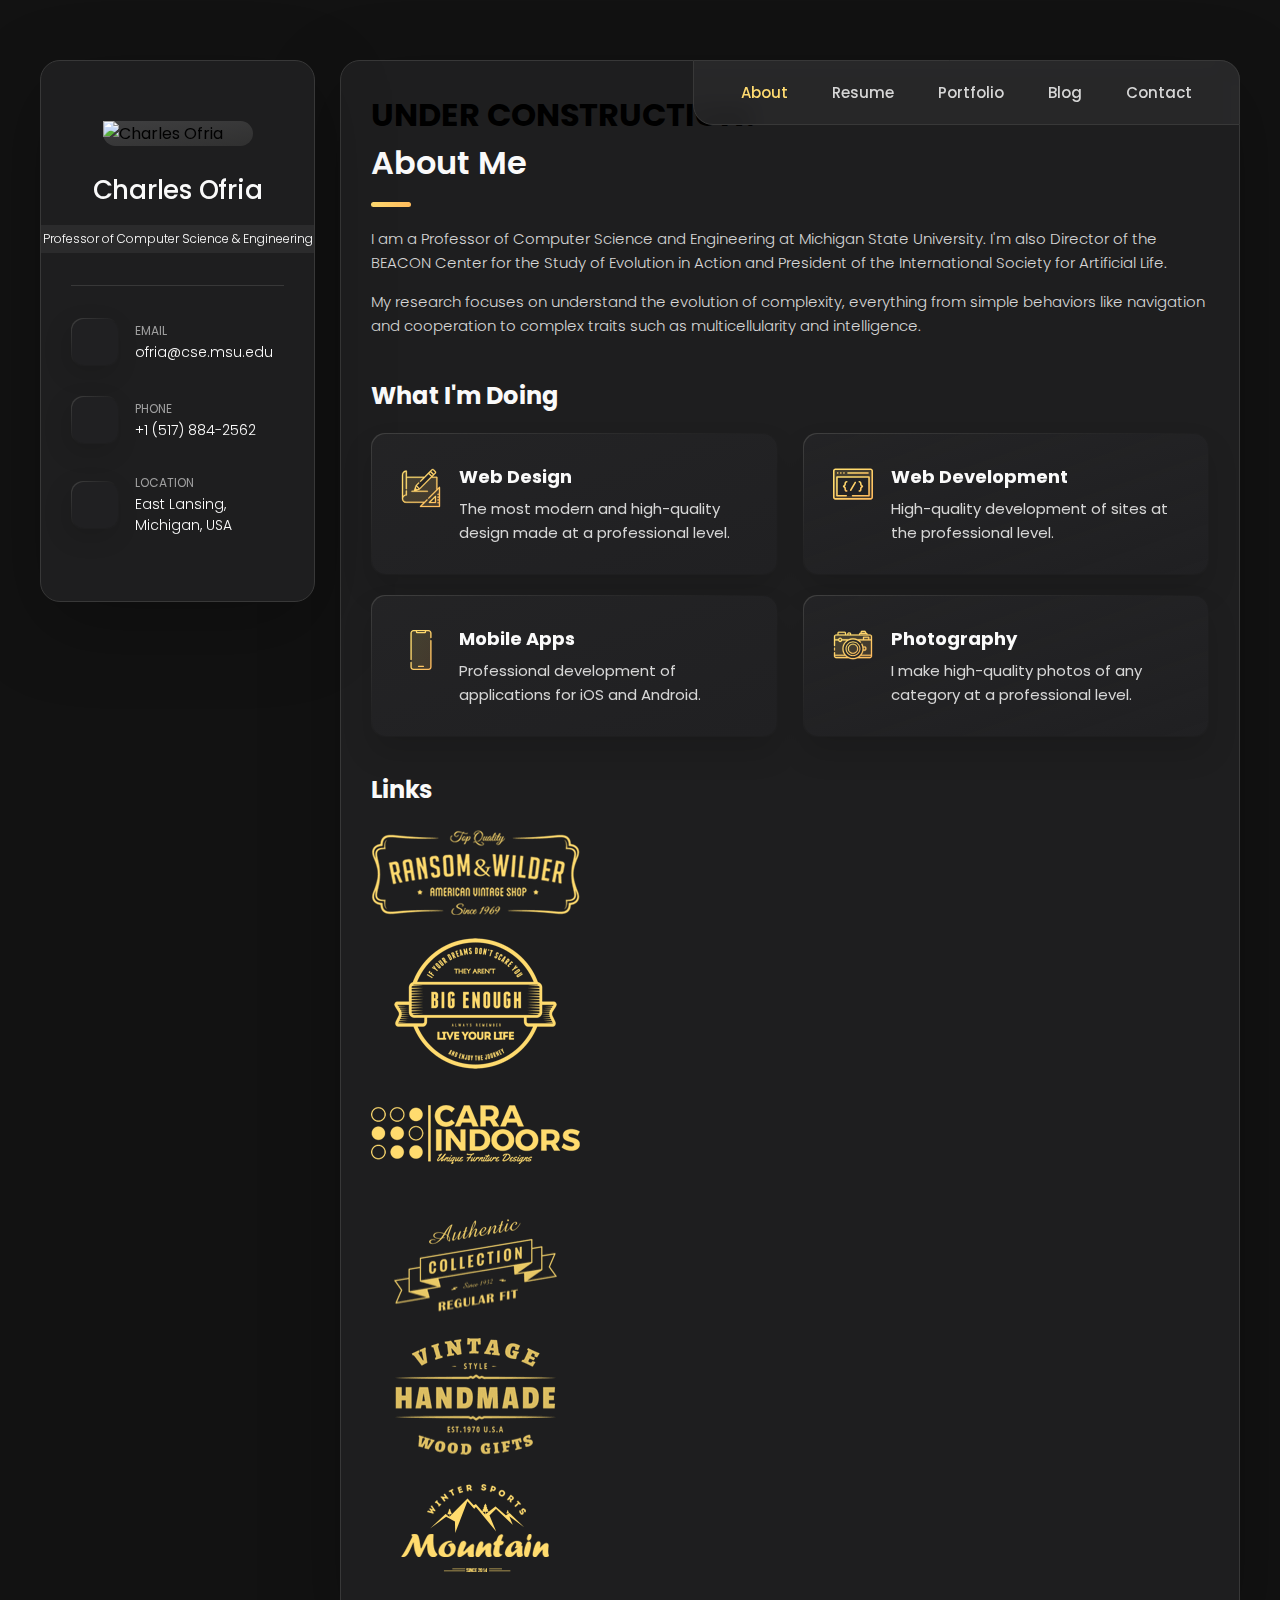
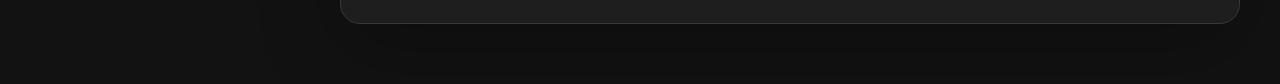
==== bak/index.html @ 16522a4e "Moved old (unfinished) website to bak/" ====
<!DOCTYPE html>
<html lang="en">

<head>
  <meta charset="UTF-8">
  <meta http-equiv="X-UA-Compatible" content="IE=edge">
  <meta name="viewport" content="width=device-width, initial-scale=1.0">
  <title>Charles Ofria's Homepage</title>

  <!--
    - favicon
  -->
  <link rel="shortcut icon" href="./assets/images/logo.ico" type="image/x-icon">

  <!--
    - custom css link
  -->
  <link rel="stylesheet" href="./assets/css/style.css">

  <!--
    - google font link
  -->
  <link rel="preconnect" href="https://fonts.googleapis.com">
  <link rel="preconnect" href="https://fonts.gstatic.com" crossorigin>
  <link href="https://fonts.googleapis.com/css2?family=Poppins:wght@300;400;500;600&display=swap" rel="stylesheet">
</head>

<body>

  <!--
    - #MAIN
  -->

  <main>

    <!--
      - #SIDEBAR
    -->

    <aside class="sidebar" data-sidebar>

      <div class="sidebar-info">

        <figure class="avatar-box">
          <img src="./images/OfriaPhoto-small.jpg" alt="Charles Ofria" width="80">
        </figure>

        <div class="info-content">
          <h1 class="name" title="Charles Ofria">Charles Ofria</h1>

          <p class="title">Professor of Computer Science & Engineering</p>
        </div>

        <button class="info_more-btn" data-sidebar-btn>
          <span>Show Contacts</span>

          <ion-icon name="chevron-down"></ion-icon>
        </button>

      </div>

      <div class="sidebar-info_more">

        <div class="separator"></div>

        <ul class="contacts-list">

          <li class="contact-item">

            <div class="icon-box">
              <ion-icon name="mail-outline"></ion-icon>
            </div>

            <div class="contact-info">
              <p class="contact-title">Email</p>

              <a href="mailto:ofria@cse.msu.edu" class="contact-link">ofria@cse.msu.edu</a>
            </div>

          </li>

          <li class="contact-item">

            <div class="icon-box">
              <ion-icon name="phone-portrait-outline"></ion-icon>
            </div>

            <div class="contact-info">
              <p class="contact-title">Phone</p>

              <a href="tel:+15178842562" class="contact-link">+1 (517) 884-2562</a>
            </div>

          </li>

          <li class="contact-item">

            <div class="icon-box">
              <ion-icon name="location-outline"></ion-icon>
            </div>

            <div class="contact-info">
              <p class="contact-title">Location</p>

              <address>East Lansing, Michigan, USA</address>
            </div>

          </li>

        </ul>

        <div class="separator"></div>

        <ul class="social-list">

          <li class="social-item">
            <a href="#" class="social-link">
              <ion-icon name="logo-facebook"></ion-icon>
            </a>
          </li>

          <li class="social-item">
            <a href="https://twitter.com/CharlesOfria" class="social-link">
              <ion-icon name="logo-twitter"></ion-icon>
            </a>
          </li>

          <li class="social-item">
            <a href="#" class="social-link">
              <ion-icon name="logo-instagram"></ion-icon>
            </a>
          </li>

        </ul>

      </div>

    </aside>





    <!--
      - #main-content
    -->

    <div class="main-content">

      <!--
        - #NAVBAR
      -->

      <nav class="navbar">

        <ul class="navbar-list">

          <li class="navbar-item">
            <button class="navbar-link  active" data-nav-link>About</button>
          </li>

          <li class="navbar-item">
            <button class="navbar-link" data-nav-link>Resume</button>
          </li>

          <li class="navbar-item">
            <button class="navbar-link" data-nav-link>Portfolio</button>
          </li>

          <li class="navbar-item">
            <button class="navbar-link" data-nav-link>Blog</button>
          </li>

          <li class="navbar-item">
            <button class="navbar-link" data-nav-link>Contact</button>
          </li>

        </ul>

      </nav>





      <!--
        - #ABOUT
      -->

      <article class="about  active" data-page="about">

        <header>
          <h1>UNDER CONSTRUCTION!</h1>
          <h2 class="h2 article-title">About me</h2>
        </header>

        <section class="about-text">
          <p>
            I am a Professor of Computer Science and Engineering at Michigan State University.
            I'm also Director of the BEACON Center for the Study of Evolution in Action and
            President of the International Society for Artificial Life.
          </p>

          <p>
            My research focuses on understand the evolution of complexity, everything from simple
            behaviors like navigation and cooperation to complex traits such as multicellularity
            and intelligence.
          </p>
        </section>


        <!--
          - service
        -->

        <section class="service">

          <h3 class="h3 service-title">What i'm doing</h3>

          <ul class="service-list">

            <li class="service-item">

              <div class="service-icon-box">
                <img src="./assets/images/icon-design.svg
                " alt="design icon" width="40">
              </div>

              <div class="service-content-box">
                <h4 class="h4 service-item-title">Web design</h4>

                <p class="service-item-text">
                  The most modern and high-quality design made at a professional level.
                </p>
              </div>

            </li>

            <li class="service-item">

              <div class="service-icon-box">
                <img src="./assets/images/icon-dev.svg" alt="Web development icon" width="40">
              </div>

              <div class="service-content-box">
                <h4 class="h4 service-item-title">Web development</h4>

                <p class="service-item-text">
                  High-quality development of sites at the professional level.
                </p>
              </div>

            </li>

            <li class="service-item">

              <div class="service-icon-box">
                <img src="./assets/images/icon-app.svg" alt="mobile app icon" width="40">
              </div>

              <div class="service-content-box">
                <h4 class="h4 service-item-title">Mobile apps</h4>

                <p class="service-item-text">
                  Professional development of applications for iOS and Android.
                </p>
              </div>

            </li>

            <li class="service-item">

              <div class="service-icon-box">
                <img src="./assets/images/icon-photo.svg" alt="camera icon" width="40">
              </div>

              <div class="service-content-box">
                <h4 class="h4 service-item-title">Photography</h4>

                <p class="service-item-text">
                  I make high-quality photos of any category at a professional level.
                </p>
              </div>

            </li>

          </ul>

        </section>


        <!--
          - links
        -->

        <section class="links">

          <h3 class="h3 links-title">links</h3>

          <ul class="links-list has-scrollbar">

            <li class="links-item">
              <a href="#">
                <img src="./assets/images/logo-1-color.png" alt="client logo">
              </a>
            </li>

            <li class="links-item">
              <a href="#">
                <img src="./assets/images/logo-2-color.png" alt="client logo">
              </a>
            </li>

            <li class="links-item">
              <a href="#">
                <img src="./assets/images/logo-3-color.png" alt="client logo">
              </a>
            </li>

            <li class="links-item">
              <a href="#">
                <img src="./assets/images/logo-4-color.png" alt="client logo">
              </a>
            </li>

            <li class="links-item">
              <a href="#">
                <img src="./assets/images/logo-5-color.png" alt="client logo">
              </a>
            </li>

            <li class="links-item">
              <a href="#">
                <img src="./assets/images/logo-6-color.png" alt="client logo">
              </a>
            </li>

          </ul>

        </section>

      </article>





      <!--
        - #RESUME
      -->

      <article class="resume" data-page="resume">

        <header>
          <h2 class="h2 article-title">Resume</h2>
        </header>

        <section class="timeline">

          <div class="title-wrapper">
            <div class="icon-box">
              <ion-icon name="book-outline"></ion-icon>
            </div>

            <h3 class="h3">Education</h3>
          </div>

          <ol class="timeline-list">

            <li class="timeline-item">

              <h4 class="h4 timeline-item-title">University school of the arts</h4>

              <span>2007 — 2008</span>

              <p class="timeline-text">
                Nemo enims ipsam voluptatem, blanditiis praesentium voluptum delenit atque corrupti, quos dolores et
                quas molestias
                exceptur.
              </p>

            </li>

            <li class="timeline-item">

              <h4 class="h4 timeline-item-title">New york academy of art</h4>

              <span>2006 — 2007</span>

              <p class="timeline-text">
                Ratione voluptatem sequi nesciunt, facere quisquams facere menda ossimus, omnis voluptas assumenda est
                omnis..
              </p>

            </li>

            <li class="timeline-item">

              <h4 class="h4 timeline-item-title">High school of art and design</h4>

              <span>2002 — 2004</span>

              <p class="timeline-text">
                Duis aute irure dolor in reprehenderit in voluptate, quila voluptas mag odit aut fugit, sed consequuntur
                magni dolores
                eos.
              </p>

            </li>

          </ol>

        </section>

        <section class="timeline">

          <div class="title-wrapper">
            <div class="icon-box">
              <ion-icon name="book-outline"></ion-icon>
            </div>

            <h3 class="h3">Experience</h3>
          </div>

          <ol class="timeline-list">

            <li class="timeline-item">

              <h4 class="h4 timeline-item-title">Creative director</h4>

              <span>2015 — Present</span>

              <p class="timeline-text">
                Nemo enim ipsam voluptatem blanditiis praesentium voluptum delenit atque corrupti, quos dolores et qvuas
                molestias
                exceptur.
              </p>

            </li>

            <li class="timeline-item">

              <h4 class="h4 timeline-item-title">Art director</h4>

              <span>2013 — 2015</span>

              <p class="timeline-text">
                Nemo enims ipsam voluptatem, blanditiis praesentium voluptum delenit atque corrupti, quos dolores et
                quas molestias
                exceptur.
              </p>

            </li>

            <li class="timeline-item">

              <h4 class="h4 timeline-item-title">Web designer</h4>

              <span>2010 — 2013</span>

              <p class="timeline-text">
                Nemo enims ipsam voluptatem, blanditiis praesentium voluptum delenit atque corrupti, quos dolores et
                quas molestias
                exceptur.
              </p>

            </li>

          </ol>

        </section>

        <section class="skill">

          <h3 class="h3 skills-title">My skills</h3>

          <ul class="skills-list content-card">

            <li class="skills-item">

              <div class="title-wrapper">
                <h5 class="h5">Web design</h5>
                <data value="80">80%</data>
              </div>

              <div class="skill-progress-bg">
                <div class="skill-progress-fill" style="width: 80%;"></div>
              </div>

            </li>

            <li class="skills-item">

              <div class="title-wrapper">
                <h5 class="h5">Graphic design</h5>
                <data value="70">70%</data>
              </div>

              <div class="skill-progress-bg">
                <div class="skill-progress-fill" style="width: 70%;"></div>
              </div>

            </li>

            <li class="skills-item">

              <div class="title-wrapper">
                <h5 class="h5">Branding</h5>
                <data value="90">90%</data>
              </div>

              <div class="skill-progress-bg">
                <div class="skill-progress-fill" style="width: 90%;"></div>
              </div>

            </li>

            <li class="skills-item">

              <div class="title-wrapper">
                <h5 class="h5">WordPress</h5>
                <data value="50">50%</data>
              </div>

              <div class="skill-progress-bg">
                <div class="skill-progress-fill" style="width: 50%;"></div>
              </div>

            </li>

          </ul>

        </section>

      </article>





      <!--
        - #PORTFOLIO
      -->

      <article class="portfolio" data-page="portfolio">

        <header>
          <h2 class="h2 article-title">Portfolio</h2>
        </header>

        <section class="projects">

          <ul class="filter-list">

            <li class="filter-item">
              <button class="active" data-filter-btn>All</button>
            </li>

            <li class="filter-item">
              <button data-filter-btn>Web design</button>
            </li>

            <li class="filter-item">
              <button data-filter-btn>Applications</button>
            </li>

            <li class="filter-item">
              <button data-filter-btn>Web development</button>
            </li>

          </ul>

          <div class="filter-select-box">

            <button class="filter-select" data-select>

              <div class="select-value" data-selecct-value>Select category</div>

              <div class="select-icon">
                <ion-icon name="chevron-down"></ion-icon>
              </div>

            </button>

            <ul class="select-list">

              <li class="select-item">
                <button data-select-item>All</button>
              </li>

              <li class="select-item">
                <button data-select-item>Web design</button>
              </li>

              <li class="select-item">
                <button data-select-item>Applications</button>
              </li>

              <li class="select-item">
                <button data-select-item>Web development</button>
              </li>

            </ul>

          </div>

          <ul class="project-list">

            <li class="project-item  active" data-filter-item data-category="web development">
              <a href="#">

                <figure class="project-img">
                  <div class="project-item-icon-box">
                    <ion-icon name="eye-outline"></ion-icon>
                  </div>

                  <img src="./assets/images/project-1.jpg" alt="finance" loading="lazy">
                </figure>

                <h3 class="project-title">Finance</h3>

                <p class="project-category">Web development</p>

              </a>
            </li>

            <li class="project-item  active" data-filter-item data-category="web development">
              <a href="#">

                <figure class="project-img">
                  <div class="project-item-icon-box">
                    <ion-icon name="eye-outline"></ion-icon>
                  </div>

                  <img src="./assets/images/project-2.png" alt="orizon" loading="lazy">
                </figure>

                <h3 class="project-title">Orizon</h3>

                <p class="project-category">Web development</p>

              </a>
            </li>

            <li class="project-item  active" data-filter-item data-category="web design">
              <a href="#">

                <figure class="project-img">
                  <div class="project-item-icon-box">
                    <ion-icon name="eye-outline"></ion-icon>
                  </div>

                  <img src="./assets/images/project-3.jpg" alt="fundo" loading="lazy">
                </figure>

                <h3 class="project-title">Fundo</h3>

                <p class="project-category">Web design</p>

              </a>
            </li>

            <li class="project-item  active" data-filter-item data-category="applications">
              <a href="#">

                <figure class="project-img">
                  <div class="project-item-icon-box">
                    <ion-icon name="eye-outline"></ion-icon>
                  </div>

                  <img src="./assets/images/project-4.png" alt="brawlhalla" loading="lazy">
                </figure>

                <h3 class="project-title">Brawlhalla</h3>

                <p class="project-category">Applications</p>

              </a>
            </li>

            <li class="project-item  active" data-filter-item data-category="web design">
              <a href="#">

                <figure class="project-img">
                  <div class="project-item-icon-box">
                    <ion-icon name="eye-outline"></ion-icon>
                  </div>

                  <img src="./assets/images/project-5.png" alt="dsm." loading="lazy">
                </figure>

                <h3 class="project-title">DSM.</h3>

                <p class="project-category">Web design</p>

              </a>
            </li>

            <li class="project-item  active" data-filter-item data-category="web design">
              <a href="#">

                <figure class="project-img">
                  <div class="project-item-icon-box">
                    <ion-icon name="eye-outline"></ion-icon>
                  </div>

                  <img src="./assets/images/project-6.png" alt="metaspark" loading="lazy">
                </figure>

                <h3 class="project-title">MetaSpark</h3>

                <p class="project-category">Web design</p>

              </a>
            </li>

            <li class="project-item  active" data-filter-item data-category="web development">
              <a href="#">

                <figure class="project-img">
                  <div class="project-item-icon-box">
                    <ion-icon name="eye-outline"></ion-icon>
                  </div>

                  <img src="./assets/images/project-7.png" alt="summary" loading="lazy">
                </figure>

                <h3 class="project-title">Summary</h3>

                <p class="project-category">Web development</p>

              </a>
            </li>

            <li class="project-item  active" data-filter-item data-category="applications">
              <a href="#">

                <figure class="project-img">
                  <div class="project-item-icon-box">
                    <ion-icon name="eye-outline"></ion-icon>
                  </div>

                  <img src="./assets/images/project-8.jpg" alt="task manager" loading="lazy">
                </figure>

                <h3 class="project-title">Task Manager</h3>

                <p class="project-category">Applications</p>

              </a>
            </li>

            <li class="project-item  active" data-filter-item data-category="web development">
              <a href="#">

                <figure class="project-img">
                  <div class="project-item-icon-box">
                    <ion-icon name="eye-outline"></ion-icon>
                  </div>

                  <img src="./assets/images/project-9.png" alt="arrival" loading="lazy">
                </figure>

                <h3 class="project-title">Arrival</h3>

                <p class="project-category">Web development</p>

              </a>
            </li>

          </ul>

        </section>

      </article>





      <!--
        - #BLOG
      -->

      <article class="blog" data-page="blog">

        <header>
          <h2 class="h2 article-title">Blog</h2>
        </header>

        <section class="blog-posts">

          <ul class="blog-posts-list">

            <li class="blog-post-item">
              <a href="#">

                <figure class="blog-banner-box">
                  <img src="./assets/images/blog-1.jpg" alt="Design conferences in 2022" loading="lazy">
                </figure>

                <div class="blog-content">

                  <div class="blog-meta">
                    <p class="blog-category">Design</p>

                    <span class="dot"></span>

                    <time datetime="2022-02-23">Fab 23, 2022</time>
                  </div>

                  <h3 class="h3 blog-item-title">Design conferences in 2022</h3>

                  <p class="blog-text">
                    Veritatis et quasi architecto beatae vitae dicta sunt, explicabo.
                  </p>

                </div>

              </a>
            </li>

            <li class="blog-post-item">
              <a href="#">

                <figure class="blog-banner-box">
                  <img src="./assets/images/blog-2.jpg" alt="Best fonts every designer" loading="lazy">
                </figure>

                <div class="blog-content">

                  <div class="blog-meta">
                    <p class="blog-category">Design</p>

                    <span class="dot"></span>

                    <time datetime="2022-02-23">Fab 23, 2022</time>
                  </div>

                  <h3 class="h3 blog-item-title">Best fonts every designer</h3>

                  <p class="blog-text">
                    Sed ut perspiciatis, nam libero tempore, cum soluta nobis est eligendi.
                  </p>

                </div>

              </a>
            </li>

            <li class="blog-post-item">
              <a href="#">

                <figure class="blog-banner-box">
                  <img src="./assets/images/blog-3.jpg" alt="Design digest #80" loading="lazy">
                </figure>

                <div class="blog-content">

                  <div class="blog-meta">
                    <p class="blog-category">Design</p>

                    <span class="dot"></span>

                    <time datetime="2022-02-23">Fab 23, 2022</time>
                  </div>

                  <h3 class="h3 blog-item-title">Design digest #80</h3>

                  <p class="blog-text">
                    Excepteur sint occaecat cupidatat no proident, quis nostrum exercitationem ullam corporis suscipit.
                  </p>

                </div>

              </a>
            </li>

            <li class="blog-post-item">
              <a href="#">

                <figure class="blog-banner-box">
                  <img src="./assets/images/blog-4.jpg" alt="UI interactions of the week" loading="lazy">
                </figure>

                <div class="blog-content">

                  <div class="blog-meta">
                    <p class="blog-category">Design</p>

                    <span class="dot"></span>

                    <time datetime="2022-02-23">Fab 23, 2022</time>
                  </div>

                  <h3 class="h3 blog-item-title">UI interactions of the week</h3>

                  <p class="blog-text">
                    Enim ad minim veniam, consectetur adipiscing elit, quis nostrud exercitation ullamco laboris nisi.
                  </p>

                </div>

              </a>
            </li>

            <li class="blog-post-item">
              <a href="#">

                <figure class="blog-banner-box">
                  <img src="./assets/images/blog-5.jpg" alt="The forgotten art of spacing" loading="lazy">
                </figure>

                <div class="blog-content">

                  <div class="blog-meta">
                    <p class="blog-category">Design</p>

                    <span class="dot"></span>

                    <time datetime="2022-02-23">Fab 23, 2022</time>
                  </div>

                  <h3 class="h3 blog-item-title">The forgotten art of spacing</h3>

                  <p class="blog-text">
                    Maxime placeat, sed do eiusmod tempor incididunt ut labore et dolore magna aliqua.
                  </p>

                </div>

              </a>
            </li>

            <li class="blog-post-item">
              <a href="#">

                <figure class="blog-banner-box">
                  <img src="./assets/images/blog-6.jpg" alt="Design digest #79" loading="lazy">
                </figure>

                <div class="blog-content">

                  <div class="blog-meta">
                    <p class="blog-category">Design</p>

                    <span class="dot"></span>

                    <time datetime="2022-02-23">Fab 23, 2022</time>
                  </div>

                  <h3 class="h3 blog-item-title">Design digest #79</h3>

                  <p class="blog-text">
                    Optio cumque nihil impedit uo minus quod maxime placeat, velit esse cillum.
                  </p>

                </div>

              </a>
            </li>

          </ul>

        </section>

      </article>





      <!--
        - #CONTACT
      -->

      <article class="contact" data-page="contact">

        <header>
          <h2 class="h2 article-title">Contact</h2>
        </header>

        <section class="mapbox" data-mapbox>
          <figure>
            <iframe
              src="https://www.google.com/maps/embed?pb=!1m18!1m12!1m3!1d199666.5651251294!2d-121.58334177520186!3d38.56165006739519!2m3!1f0!2f0!3f0!3m2!1i1024!2i768!4f13.1!3m3!1m2!1s0x809ac672b28397f9%3A0x921f6aaa74197fdb!2sSacramento%2C%20CA%2C%20USA!5e0!3m2!1sen!2sbd!4v1647608789441!5m2!1sen!2sbd"
              width="400" height="300" loading="lazy"></iframe>
          </figure>
        </section>

        <section class="contact-form">

          <h3 class="h3 form-title">Contact Form</h3>

          <form action="#" class="form" data-form>

            <div class="input-wrapper">
              <input type="text" name="fullname" class="form-input" placeholder="Full name" required data-form-input>

              <input type="email" name="email" class="form-input" placeholder="Email address" required data-form-input>
            </div>

            <textarea name="message" class="form-input" placeholder="Your Message" required data-form-input></textarea>

            <button class="form-btn" type="submit" disabled data-form-btn>
              <ion-icon name="paper-plane"></ion-icon>
              <span>Send Message</span>
            </button>

          </form>

        </section>

      </article>

    </div>

  </main>






  <!--
    - custom js link
  -->
  <script src="./assets/js/script.js"></script>

  <!--
    - ionicon link
  -->
  <script type="module" src="https://unpkg.com/ionicons@5.5.2/dist/ionicons/ionicons.esm.js"></script>
  <script nomodule src="https://unpkg.com/ionicons@5.5.2/dist/ionicons/ionicons.js"></script>

</body>

</html>
---- bak/assets/css/style.css ----
/*-----------------------------------*\
  #style.css
\*-----------------------------------*/


/**
 * copyright 2022 @codewithsadee
 */





/*-----------------------------------*\
  #CUSTOM PROPERTY
\*-----------------------------------*/

:root {

  /**
   * colors
   */

  /* gradient */

  --bg-gradient-onyx: linear-gradient(
    to bottom right, 
    hsl(240, 1%, 25%) 3%, 
    hsl(0, 0%, 19%) 97%
  );
  --bg-gradient-jet: linear-gradient(
    to bottom right, 
    hsla(240, 1%, 18%, 0.251) 0%, 
    hsla(240, 2%, 11%, 0) 100%
  ), hsl(240, 2%, 13%);
  --bg-gradient-yellow-1: linear-gradient(
    to bottom right, 
    hsl(45, 100%, 71%) 0%, 
    hsla(36, 100%, 69%, 0) 50%
  );
  --bg-gradient-yellow-2: linear-gradient(
    135deg, 
    hsla(45, 100%, 71%, 0.251) 0%, 
    hsla(35, 100%, 68%, 0) 59.86%
  ), hsl(240, 2%, 13%);
  --border-gradient-onyx: linear-gradient(
    to bottom right, 
    hsl(0, 0%, 25%) 0%, 
    hsla(0, 0%, 25%, 0) 50%
  );
  --text-gradient-yellow: linear-gradient(
    to right, 
    hsl(45, 100%, 72%), 
    hsl(35, 100%, 68%)
  );

  /* solid */

  --jet: hsl(0, 0%, 22%);
  --onyx: hsl(240, 1%, 17%);
  --eerie-black-1: hsl(240, 2%, 13%);
  --eerie-black-2: hsl(240, 2%, 12%);
  --smoky-black: hsl(0, 0%, 7%);
  --white-1: hsl(0, 0%, 100%);
  --white-2: hsl(0, 0%, 98%);
  --orange-yellow-crayola: hsl(45, 100%, 72%);
  --vegas-gold: hsl(45, 54%, 58%);
  --light-gray: hsl(0, 0%, 84%);
  --light-gray-70: hsla(0, 0%, 84%, 0.7);
  --bittersweet-shimmer: hsl(0, 43%, 51%);

  /**
   * typography
   */

  /* font-family */
  --ff-poppins: 'Poppins', sans-serif;

  /* font-size */
  --fs-1: 24px;
  --fs-2: 18px;
  --fs-3: 17px;
  --fs-4: 16px;
  --fs-5: 15px;
  --fs-6: 14px;
  --fs-7: 13px;
  --fs-8: 11px;

  /* font-weight */
  --fw-300: 300;
  --fw-400: 400;
  --fw-500: 500;
  --fw-600: 600;

  /**
   * shadow
   */
  
  --shadow-1: -4px 8px 24px hsla(0, 0%, 0%, 0.25);
  --shadow-2: 0 16px 30px hsla(0, 0%, 0%, 0.25);
  --shadow-3: 0 16px 40px hsla(0, 0%, 0%, 0.25);
  --shadow-4: 0 25px 50px hsla(0, 0%, 0%, 0.15);
  --shadow-5: 0 24px 80px hsla(0, 0%, 0%, 0.25);

  /**
   * transition
   */

  --transition-1: 0.25s ease;
  --transition-2: 0.5s ease-in-out;

}





/*-----------------------------------*\
  #RESET
\*-----------------------------------*/

*, *::before, *::after {
  margin: 0;
  padding: 0;
  box-sizing: border-box;
}

a { text-decoration: none; }

li { list-style: none; }

img, ion-icon, a, button, time, span { display: block; }

button {
  font: inherit;
  background: none;
  border: none;
  text-align: left;
  cursor: pointer;
}

input, textarea {
  display: block;
  width: 100%;
  background: none;
  font: inherit;
}

::selection {
  background: var(--orange-yellow-crayola);
  color: var(--smoky-black);
}

:focus { outline-color: var(--orange-yellow-crayola); }

html { font-family: var(--ff-poppins); }

body { background: var(--smoky-black); }





/*-----------------------------------*\
  #REUSED STYLE
\*-----------------------------------*/

.sidebar,
article {
  background: var(--eerie-black-2);
  border: 1px solid var(--jet);
  border-radius: 20px;
  padding: 15px;
  box-shadow: var(--shadow-1);
  z-index: 1;
}

.separator {
  width: 100%;
  height: 1px;
  background: var(--jet);
  margin: 16px 0;
}

.icon-box {
  position: relative;
  background: var(--border-gradient-onyx);
  width: 30px;
  height: 30px;
  border-radius: 8px;
  display: flex;
  justify-content: center;
  align-items: center;
  font-size: 16px;
  color: var(--orange-yellow-crayola);
  box-shadow: var(--shadow-1);
  z-index: 1;
}

.icon-box::before {
  content: "";
  position: absolute;
  inset: 1px;
  background: var(--eerie-black-1);
  border-radius: inherit;
  z-index: -1;
}

.icon-box ion-icon { --ionicon-stroke-width: 35px; }

article { display: none; }

article.active {
  display: block;
  animation: fade 0.5s ease backwards;
}

@keyframes fade {
  0% { opacity: 0; }
  100% { opacity: 1; }
}

.h2,
.h3,
.h4,
.h5 {
  color: var(--white-2);
  text-transform: capitalize;
}

.h2 { font-size: var(--fs-1); }

.h3 { font-size: var(--fs-2); }

.h4 { font-size: var(--fs-4); }

.h5 {
  font-size: var(--fs-7);
  font-weight: var(--fw-500);
}

.article-title {
  position: relative;
  padding-bottom: 7px;
}

.article-title::after {
  content: "";
  position: absolute;
  bottom: 0;
  left: 0;
  width: 30px;
  height: 3px;
  background: var(--text-gradient-yellow);
  border-radius: 3px;
}

.has-scrollbar::-webkit-scrollbar {
  width: 5px; /* for vertical scrollbar */
  height: 5px; /* for horizontal scrollbar */
}

.has-scrollbar::-webkit-scrollbar-track {
  background: var(--onyx);
  border-radius: 5px;
}

.has-scrollbar::-webkit-scrollbar-thumb {
  background: var(--orange-yellow-crayola);
  border-radius: 5px;
}

.has-scrollbar::-webkit-scrollbar-button { width: 20px; }

.content-card {
  position: relative;
  background: var(--border-gradient-onyx);
  padding: 15px;
  padding-top: 45px;
  border-radius: 14px;
  box-shadow: var(--shadow-2);
  cursor: pointer;
  z-index: 1;
}

.content-card::before {
  content: "";
  position: absolute;
  inset: 1px;
  background: var(--bg-gradient-jet);
  border-radius: inherit;
  z-index: -1;
}





/*-----------------------------------*\
  #MAIN
\*-----------------------------------*/

main {
  margin: 15px 12px;
  margin-bottom: 75px;
  min-width: 259px;
}





/*-----------------------------------*\
  #SIDEBAR
\*-----------------------------------*/

.sidebar {
  margin-bottom: 15px;
  max-height: 112px;
  overflow: hidden;
  transition: var(--transition-2);
}

.sidebar.active { max-height: 405px; }

.sidebar-info {
  position: relative;
  display: flex;
  justify-content: flex-start;
  align-items: center;
  gap: 15px;
}

.avatar-box {
  background: var(--bg-gradient-onyx);
  border-radius: 20px;
}

.info-content .name {
  color: var(--white-2);
  font-size: var(--fs-3);
  font-weight: var(--fw-500);
  letter-spacing: -0.25px;
  margin-bottom: 10px;
}

.info-content .title {
  color: var(--white-1);
  background: var(--onyx);
  font-size: var(--fs-8);
  font-weight: var(--fw-300);
  width: max-content;
  padding: 3px 12px;
  border-radius: 8px;
}

.info_more-btn {
  position: absolute;
  top: -15px;
  right: -15px;
  border-radius: 0 15px;
  font-size: 13px;
  color: var(--orange-yellow-crayola);
  background: var(--border-gradient-onyx);
  padding: 10px;
  box-shadow: var(--shadow-2);
  transition: var(--transition-1);
  z-index: 1;
}

.info_more-btn::before {
  content: "";
  position: absolute;
  inset: 1px;
  border-radius: inherit;
  background: var(--bg-gradient-jet);
  transition: var(--transition-1);
  z-index: -1;
}

.info_more-btn:hover,
.info_more-btn:focus { background: var(--bg-gradient-yellow-1); }

.info_more-btn:hover::before,
.info_more-btn:focus::before { background: var(--bg-gradient-yellow-2); }

.info_more-btn span { display: none; }

.sidebar-info_more {
  opacity: 0;
  visibility: hidden;
  transition: var(--transition-2);
}

.sidebar.active .sidebar-info_more {
  opacity: 1;
  visibility: visible;
}

.contacts-list {
  display: grid;
  grid-template-columns: 1fr;
  gap: 16px;
}

.contact-item {
  min-width: 100%;
  display: flex;
  align-items: center;
  gap: 16px;
}

.contact-info {
  max-width: calc(100% - 46px);
  width: calc(100% - 46px);
}

.contact-title {
  color: var(--light-gray-70);
  font-size: var(--fs-8);
  text-transform: uppercase;
  margin-bottom: 2px;
}

.contact-info :is(.contact-link, time, address) {
  color: var(--white-2);
  font-size: var(--fs-7);
}

.contact-info address { font-style: normal; }

.social-list {
  display: flex;
  justify-content: flex-start;
  align-items: center;
  gap: 15px;
  padding-bottom: 4px;
  padding-left: 7px;
}

.social-item .social-link {
  color: var(--light-gray-70);
  font-size: 18px;
}


.social-item .social-link:hover { color: var(--light-gray); }





/*-----------------------------------*\
  #NAVBAR
\*-----------------------------------*/

.navbar {
  position: fixed;
  bottom: 0;
  left: 0;
  width: 100%;
  background: hsla(240, 1%, 17%, 0.75);
  backdrop-filter: blur(10px);
  border: 1px solid var(--jet);
  border-radius: 12px 12px 0 0;
  box-shadow: var(--shadow-2);
  z-index: 5;
}

.navbar-list {
  display: flex;
  flex-wrap: wrap;
  justify-content: center;
  align-items: center;
  padding: 0 10px;
}

.navbar-link {
  color: var(--light-gray);
  font-size: var(--fs-8);
  padding: 20px 7px;
  transition: color var(--transition-1);
}

.navbar-link:hover,
.navbar-link:focus { color: var(--light-gray-70); }

.navbar-link.active { color: var(--orange-yellow-crayola); }





/*-----------------------------------*\
  #ABOUT
\*-----------------------------------*/

.about .article-title { margin-bottom: 15px; }

.about-text {
  color: var(--light-gray);
  font-size: var(--fs-6);
  font-weight: var(--fw-300);
  line-height: 1.6;
}

.about-text p { margin-bottom: 15px; }



/**
 * #service 
 */

.service { margin-bottom: 35px; }

.service-title { margin-bottom: 20px; }

.service-list {
  display: grid;
  grid-template-columns: 1fr;
  gap: 20px;
}

.service-item {
  position: relative;
  background: var(--border-gradient-onyx);
  padding: 20px;
  border-radius: 14px;
  box-shadow: var(--shadow-2);
  z-index: 1;
}

.service-item::before {
  content: "";
  position: absolute;
  inset: 1px;
  background: var(--bg-gradient-jet);
  border-radius: inherit;
  z-index: -1;
}

.service-icon-box { margin-bottom: 10px; }

.service-icon-box img { margin: auto; }

.service-content-box { text-align: center; }

.service-item-title { margin-bottom: 7px; }

.service-item-text {
  color: var(--light-gray);
  font-size: var(--fs-6);
  font-weight: var(--fw-3);
  line-height: 1.6;
}


/**
 * #testimonials 
 */

.testimonials { margin-bottom: 30px; }

.testimonials-title { margin-bottom: 20px; }

.testimonials-list {
  display: flex;
  justify-content: flex-start;
  align-items: flex-start;
  gap: 15px;
  margin: 0 -15px;
  padding: 25px 15px;
  padding-bottom: 35px;
  overflow-x: auto;
  scroll-behavior: smooth;
  overscroll-behavior-inline: contain;
  scroll-snap-type: inline mandatory;
}

.testimonials-item {
  min-width: 100%;
  scroll-snap-align: center;
}

.testimonials-avatar-box {
  position: absolute;
  top: 0;
  left: 0;
  transform: translate(15px, -25px);
  background: var(--bg-gradient-onyx);
  border-radius: 14px;
  box-shadow: var(--shadow-1);
}

.testimonials-item-title { margin-bottom: 7px; }

.testimonials-text {
  color: var(--light-gray);
  font-size: var(--fs-6);
  font-weight: var(--fw-300);
  line-height: 1.6;
  display: -webkit-box;
  line-clamp: 4;
  -webkit-line-clamp: 4;
  -webkit-box-orient: vertical;
  overflow: hidden;
}


/**
 * #testimonials-modal
 */

.modal-container {
  position: fixed;
  top: 0;
  left: 0;
  width: 100%;
  height: 100%;
  display: flex;
  justify-content: center;
  align-items: center;
  overflow-y: auto;
  overscroll-behavior: contain;
  z-index: 20;
  pointer-events: none;
  visibility: hidden;
}

.modal-container::-webkit-scrollbar { display: none; }

.modal-container.active {
  pointer-events: all;
  visibility: visible;
}

.overlay {
  position: fixed;
  top: 0;
  left: 0;
  width: 100%;
  height: 100vh;
  background: hsl(0, 0%, 5%);
  opacity: 0;
  visibility: hidden;
  pointer-events: none;
  z-index: 1;
  transition: var(--transition-1);
}

.overlay.active {
  opacity: 0.8;
  visibility: visible;
  pointer-events: all;
}

.testimonials-modal {
  background: var(--eerie-black-2);
  position: relative;
  padding: 15px;
  margin: 15px 12px;
  border: 1px solid var(--jet);
  border-radius: 14px;
  box-shadow: var(--shadow-5);
  transform: scale(1.2);
  opacity: 0;
  transition: var(--transition-1);
  z-index: 2;
}

.modal-container.active .testimonials-modal {
  transform: scale(1);
  opacity: 1;
}

.modal-close-btn {
  position: absolute;
  top: 15px;
  right: 15px;
  background: var(--onyx);
  border-radius: 8px;
  width: 32px;
  height: 32px;
  display: flex;
  justify-content: center;
  align-items: center;
  color: var(--white-2);
  font-size: 18px;
  opacity: 0.7;
}

.modal-close-btn:hover,
.modal-close-btn:focus { opacity: 1; }

.modal-close-btn ion-icon { --ionicon-stroke-width: 50px; }

.modal-avatar-box {
  background: var(--bg-gradient-onyx);
  width: max-content;
  border-radius: 14px;
  margin-bottom: 15px;
  box-shadow: var(--shadow-2);
}

.modal-img-wrapper > img { display: none; }

.modal-title { margin-bottom: 4px; }

.modal-content time {
  font-size: var(--fs-6);
  color: var(--light-gray-70);
  font-weight: var(--fw-300);
  margin-bottom: 10px;
}

.modal-content p {
  color: var(--light-gray);
  font-size: var(--fs-6);
  font-weight: var(--fw-300);
  line-height: 1.6;
}


/**
 * #clients 
 */

.clients { margin-bottom: 15px; }

.clients-list {
  display: flex;
  justify-content: flex-start;
  align-items: flex-start;
  gap: 15px;
  margin: 0 -15px;
  padding: 25px;
  padding-bottom: 25px;
  overflow-x: auto;
  scroll-behavior: smooth;
  overscroll-behavior-inline: contain;
  scroll-snap-type: inline mandatory;
  scroll-padding-inline: 25px;
}

.clients-item {
  min-width: 50%;
  scroll-snap-align: start;
}

.clients-item img {
  width: 100%;
  filter: grayscale(1);
  transition: var(--transition-1);
}

.clients-item img:hover { filter: grayscale(0); }





/*-----------------------------------*\
  #RESUME
\*-----------------------------------*/

.article-title { margin-bottom: 30px; }


/**
 * education and experience 
 */

.timeline { margin-bottom: 30px; }

.timeline .title-wrapper {
  display: flex;
  align-items: center;
  gap: 15px;
  margin-bottom: 25px;
}

.timeline-list {
  font-size: var(--fs-6);
  margin-left: 45px;
}

.timeline-item { position: relative; }

.timeline-item:not(:last-child) { margin-bottom: 20px; }

.timeline-item-title {
  font-size: var(--fs-6);
  line-height: 1.3;
  margin-bottom: 7px;
}

.timeline-list span {
  color: var(--vegas-gold);
  font-weight: var(--fw-400);
  line-height: 1.6;
}

.timeline-item:not(:last-child)::before {
  content: "";
  position: absolute;
  top: -25px;
  left: -30px;
  width: 1px;
  height: calc(100% + 50px);
  background: var(--jet);
}

.timeline-item::after {
  content: "";
  position: absolute;
  top: 5px;
  left: -33px;
  height: 6px;
  width: 6px;
  background: var(--text-gradient-yellow);
  border-radius: 50%;
  box-shadow: 0 0 0 4px var(--jet);
}

.timeline-text {
  color: var(--light-gray);
  font-weight: var(--fw-300);
  line-height: 1.6;
}


/**
 * skills 
 */

.skills-title { margin-bottom: 20px; }

.skills-list { padding: 20px; }


.skills-item:not(:last-child) { margin-bottom: 15px; }

.skill .title-wrapper {
  display: flex;
  align-items: center;
  gap: 5px;
  margin-bottom: 8px;
}

.skill .title-wrapper data {
  color: var(--light-gray);
  font-size: var(--fs-7);
  font-weight: var(--fw-300);
}

.skill-progress-bg {
  background: var(--jet);
  width: 100%;
  height: 8px;
  border-radius: 10px;
}

.skill-progress-fill {
  background: var(--text-gradient-yellow);
  height: 100%;
  border-radius: inherit;
}





/*-----------------------------------*\
  #PORTFOLIO
\*-----------------------------------*/

.filter-list { display: none; }

.filter-select-box {
  position: relative;
  margin-bottom: 25px;
}

.filter-select {
  background: var(--eerie-black-2);
  color: var(--light-gray);
  display: flex;
  justify-content: space-between;
  align-items: center;
  width: 100%;
  padding: 12px 16px;
  border: 1px solid var(--jet);
  border-radius: 14px;
  font-size: var(--fs-6);
  font-weight: var(--fw-300);
}

.filter-select.active .select-icon { transform: rotate(0.5turn); }

.select-list {
  background: var(--eerie-black-2);
  position: absolute;
  top: calc(100% + 6px);
  width: 100%;
  padding: 6px;
  border: 1px solid var(--jet);
  border-radius: 14px;
  z-index: 2;
  opacity: 0;
  visibility: hidden;
  pointer-events: none;
  transition: 0.15s ease-in-out;
}

.filter-select.active + .select-list {
  opacity: 1;
  visibility: visible;
  pointer-events: all;
}

.select-item button {
  background: var(--eerie-black-2);
  color: var(--light-gray);
  font-size: var(--fs-6);
  font-weight: var(--fw-300);
  text-transform: capitalize;
  width: 100%;
  padding: 8px 10px;
  border-radius: 8px;
}

.select-item button:hover { --eerie-black-2: hsl(240, 2%, 20%); }

.project-list {
  display: grid;
  grid-template-columns: 1fr;
  gap: 30px;
  margin-bottom: 10px;
}

.project-item { display: none; }

.project-item.active {
  display: block;
  animation: scaleUp 0.25s ease forwards;
}

@keyframes scaleUp {
  0% { transform: scale(0.5); }
  100% { transform: scale(1); }
}

.project-item > a { width: 100%; }

.project-img {
  position: relative;
  width: 100%;
  height: 200px;
  border-radius: 16px;
  overflow: hidden;
  margin-bottom: 15px;
}

.project-img::before {
  content: "";
  position: absolute;
  top: 0;
  left: 0;
  width: 100%;
  height: 100%;
  background: transparent;
  z-index: 1;
  transition: var(--transition-1);
}

.project-item > a:hover .project-img::before { background: hsla(0, 0%, 0%, 0.5); }

.project-item-icon-box {
  --scale: 0.8;

  background: var(--jet);
  color: var(--orange-yellow-crayola);
  position: absolute;
  top: 50%;
  left: 50%;
  transform: translate(-50%, -50%) scale(var(--scale));
  font-size: 20px;
  padding: 18px;
  border-radius: 12px;
  opacity: 0;
  z-index: 1;
  transition: var(--transition-1);
}

.project-item > a:hover .project-item-icon-box {
  --scale: 1;
  opacity: 1;
}

.project-item-icon-box ion-icon { --ionicon-stroke-width: 50px; }

.project-img img {
  width: 100%;
  height: 100%;
  object-fit: cover;
  transition: var(--transition-1);
}

.project-item > a:hover img { transform: scale(1.1); }

.project-title,
.project-category { margin-left: 10px; }

.project-title {
  color: var(--white-2);
  font-size: var(--fs-5);
  font-weight: var(--fw-400);
  text-transform: capitalize;
  line-height: 1.3;
}

.project-category {
  color: var(--light-gray-70);
  font-size: var(--fs-6);
  font-weight: var(--fw-300);
}





/*-----------------------------------*\
  #BLOG
\*-----------------------------------*/

.blog-posts { margin-bottom: 10px; }

.blog-posts-list {
  display: grid;
  grid-template-columns: 1fr;
  gap: 20px;
}

.blog-post-item > a {
  position: relative;
  background: var(--border-gradient-onyx);
  height: 100%;
  box-shadow: var(--shadow-4);
  border-radius: 16px;
  z-index: 1;
}

.blog-post-item > a::before {
  content: "";
  position: absolute;
  inset: 1px;
  border-radius: inherit;
  background: var(--eerie-black-1);
  z-index: -1;
}

.blog-banner-box {
  width: 100%;
  height: 200px;
  border-radius: 12px;
  overflow: hidden;
}

.blog-banner-box img {
  width: 100%;
  height: 100%;
  object-fit: cover;
  transition: var(--transition-1);
}

.blog-post-item > a:hover .blog-banner-box img { transform: scale(1.1); }

.blog-content { padding: 15px; }

.blog-meta {
  display: flex;
  justify-content: flex-start;
  align-items: center;
  gap: 7px;
  margin-bottom: 10px;
}

.blog-meta :is(.blog-category, time) {
  color: var(--light-gray-70);
  font-size: var(--fs-6);
  font-weight: var(--fw-300);
}

.blog-meta .dot {
  background: var(--light-gray-70);
  width: 4px;
  height: 4px;
  border-radius: 4px;
}

.blog-item-title {
  margin-bottom: 10px;
  line-height: 1.3;
  transition: var(--transition-1);
}

.blog-post-item > a:hover .blog-item-title { color: var(--orange-yellow-crayola); }

.blog-text {
  color: var(--light-gray);
  font-size: var(--fs-6);
  font-weight: var(--fw-300);
  line-height: 1.6;
}





/*-----------------------------------*\
  #CONTACT
\*-----------------------------------*/

.mapbox {
  position: relative;
  height: 250px;
  width: 100%;
  border-radius: 16px;
  margin-bottom: 30px;
  border: 1px solid var(--jet);
  overflow: hidden;
}

.mapbox figure { height: 100%; }

.mapbox iframe {
  width: 100%;
  height: 100%;
  border: none;
  filter: grayscale(1) invert(1);
}

.contact-form { margin-bottom: 10px; }

.form-title { margin-bottom: 20px; }

.input-wrapper {
  display: grid;
  grid-template-columns: 1fr;
  gap: 25px;
  margin-bottom: 25px;
}

.form-input {
  color: var(--white-2);
  font-size: var(--fs-6);
  font-weight: var(--fw-400);
  padding: 13px 20px;
  border: 1px solid var(--jet);
  border-radius: 14px;
  outline: none;
}

.form-input::placeholder { font-weight: var(--fw-500); }

.form-input:focus { border-color: var(--orange-yellow-crayola); }

textarea.form-input {
  min-height: 100px;
  height: 120px;
  max-height: 200px;
  resize: vertical;
  margin-bottom: 25px;
}

textarea.form-input::-webkit-resizer { display: none; }

.form-input:focus:invalid { border-color: var(--bittersweet-shimmer); }

.form-btn {
  position: relative;
  width: 100%;
  background: var(--border-gradient-onyx);
  color: var(--orange-yellow-crayola);
  display: flex;
  justify-content: center;
  align-items: center;
  gap: 10px;
  padding: 13px 20px;
  border-radius: 14px;
  font-size: var(--fs-6);
  text-transform: capitalize;
  box-shadow: var(--shadow-3);
  z-index: 1;
  transition: var(--transition-1);
}

.form-btn::before {
  content: "";
  position: absolute;
  inset: 1px;
  background: var(--bg-gradient-jet);
  border-radius: inherit;
  z-index: -1;
  transition: var(--transition-1);
}

.form-btn ion-icon { font-size: 16px; }

.form-btn:hover { background: var(--bg-gradient-yellow-1); }

.form-btn:hover::before { background: var(--bg-gradient-yellow-2); }

.form-btn:disabled {
  opacity: 0.7;
  cursor: not-allowed;
}

.form-btn:disabled:hover { background: var(--border-gradient-onyx); }

.form-btn:disabled:hover::before { background: var(--bg-gradient-jet); }





/*-----------------------------------*\
  #RESPONSIVE
\*-----------------------------------*/

/**
 * responsive larger than 450px screen
 */

@media (min-width: 450px) {

  /**
   * client
   */

  .clients-item { min-width: calc(33.33% - 10px); }



  /**
   * #PORTFOLIO, BLOG 
   */

  .project-img,
  .blog-banner-box { height: auto; }

}





/**
 * responsive larger than 580px screen
 */

@media (min-width: 580px) {

  /**
   * CUSTOM PROPERTY
   */

  :root {

    /**
     * typography
     */

    --fs-1: 32px;
    --fs-2: 24px;
    --fs-3: 26px;
    --fs-4: 18px;
    --fs-6: 15px;
    --fs-7: 15px;
    --fs-8: 12px;

  }



  /**
   * #REUSED STYLE
   */

  .sidebar, article {
    width: 520px;
    margin-inline: auto;
    padding: 30px;
  }

  .article-title {
    font-weight: var(--fw-600);
    padding-bottom: 15px;
  }

  .article-title::after {
    width: 40px;
    height: 5px;
  }

  .icon-box {
    width: 48px;
    height: 48px;
    border-radius: 12px;
    font-size: 18px;
  }



  /**
   * #MAIN
   */

  main {
    margin-top: 60px;
    margin-bottom: 100px;
  }



  /**
   * #SIDEBAR
   */

  .sidebar {
    max-height: 180px;
    margin-bottom: 30px;
  }

  .sidebar.active { max-height: 584px; }

  .sidebar-info { gap: 25px; }

  .avatar-box { border-radius: 30px; }

  .avatar-box img { width: 120px; }

  .info-content .name { margin-bottom: 15px; }

  .info-content .title { padding: 5px 18px; }

  .info_more-btn {
    top: -30px;
    right: -30px;
    padding: 10px 15px;
  }

  .info_more-btn span {
    display: block;
    font-size: var(--fs-8);
  }

  .info_more-btn ion-icon { display: none; }

  .separator { margin: 32px 0; }

  .contacts-list { gap: 20px; }

  .contact-info {
    max-width: calc(100% - 64px);
    width: calc(100% - 64px);
  }



  /**
   * #NAVBAR
   */

  .navbar { border-radius: 20px 20px 0 0; }

  .navbar-list { gap: 20px; }

  .navbar-link { --fs-8: 14px; }



  /**
   * #ABOUT
   */

  .about .article-title { margin-bottom: 20px; }

  .about-text { margin-bottom: 40px; }

  /* service */

  .service-item {
    display: flex;
    justify-content: flex-start;
    align-items: flex-start;
    gap: 18px;
    padding: 30px;
  }

  .service-icon-box {
    margin-bottom: 0;
    margin-top: 5px;
  }

  .service-content-box { text-align: left; }

  /* testimonials */

  .testimonials-title { margin-bottom: 25px; }

  .testimonials-list {
    gap: 30px;
    margin: 0 -30px;
    padding: 30px;
    padding-bottom: 35px;
  }

  .content-card {
    padding: 30px;
    padding-top: 25px;
  }

  .testimonials-avatar-box {
    transform: translate(30px, -30px);
    border-radius: 20px;
  }

  .testimonials-avatar-box img { width: 80px; }

  .testimonials-item-title {
    margin-bottom: 10px;
    margin-left: 95px;
  }

  .testimonials-text {
    line-clamp: 2;
    -webkit-line-clamp: 2;
  }

  /* testimonials modal */

  .modal-container { padding: 20px; }

  .testimonials-modal {
    display: flex;
    justify-content: flex-start;
    align-items: stretch;
    gap: 25px;
    padding: 30px;
    border-radius: 20px;
  }

  .modal-img-wrapper {
    display: flex;
    flex-direction: column;
    align-items: center;
  }

  .modal-avatar-box {
    border-radius: 18px;
    margin-bottom: 0;
  }

  .modal-avatar-box img { width: 65px; }

  .modal-img-wrapper > img {
    display: block;
    flex-grow: 1;
    width: 35px;
  }

  /* clients */

  .clients-list {
    gap: 50px;
    margin: 0 -30px;
    padding: 45px;
    scroll-padding-inline: 45px;
  }

  .clients-item { min-width: calc(33.33% - 35px); }



  /**
   * #RESUME
   */

  .timeline-list { margin-left: 65px; }

  .timeline-item:not(:last-child)::before { left: -40px; }

  .timeline-item::after {
    height: 8px;
    width: 8px;
    left: -43px;
  }

  .skills-item:not(:last-child) { margin-bottom: 25px; }



  /**
   * #PORTFOLIO, BLOG
   */

  .project-img, .blog-banner-box { border-radius: 16px; }

  .blog-posts-list { gap: 30px; }

  .blog-content { padding: 25px; }



  /**
   * #CONTACT
   */

  .mapbox {
    height: 380px;
    border-radius: 18px;
  }

  .input-wrapper {
    gap: 30px;
    margin-bottom: 30px;
  }

  .form-input { padding: 15px 20px; }

  textarea.form-input { margin-bottom: 30px; }

  .form-btn {
    --fs-6: 16px;
    padding: 16px 20px;
  }

  .form-btn ion-icon { font-size: 18px; }

}





/**
 * responsive larger than 768px screen
 */

@media (min-width: 768px) {

  /**
   * REUSED STYLE
   */

  .sidebar, article { width: 700px; }

  .has-scrollbar::-webkit-scrollbar-button { width: 100px; }



  /**
   * SIDEBAR
   */

  .contacts-list {
    grid-template-columns: 1fr 1fr;
    gap: 30px 15px;
  }



  /**
   * NAVBAR
   */

  .navbar-link { --fs-8: 15px; }



  /**
   * ABOUT
   */

  /* testimonials modal */

  .testimonials-modal {
    gap: 35px;
    max-width: 680px;
  }

  .modal-avatar-box img { width: 80px; }



  /**
   * PORTFOLIO
   */

  .article-title { padding-bottom: 20px; }

  .filter-select-box { display: none; }

  .filter-list {
    display: flex;
    justify-content: flex-start;
    align-items: center;
    gap: 25px;
    padding-left: 5px;
    margin-bottom: 30px;
  }

  .filter-item button {
    color: var(--light-gray);
    font-size: var(--fs-5);
    transition: var(--transition-1);
  }

  .filter-item button:hover { color: var(--light-gray-70); }

  .filter-item button.active { color: var(--orange-yellow-crayola); }

  /* portfolio and blog grid */

  .project-list, .blog-posts-list { grid-template-columns: 1fr 1fr; }



  /**
   * CONTACT
   */

  .input-wrapper { grid-template-columns: 1fr 1fr; }

  .form-btn {
    width: max-content;
    margin-left: auto;
  }
  
}





/**
 * responsive larger than 1024px screen
 */

@media (min-width: 1024px) {

  /**
   * CUSTOM PROPERTY
   */

  :root {

    /**
    * shadow
    */

    --shadow-1: -4px 8px 24px hsla(0, 0%, 0%, 0.125);
    --shadow-2: 0 16px 30px hsla(0, 0%, 0%, 0.125);
    --shadow-3: 0 16px 40px hsla(0, 0%, 0%, 0.125);

  }



  /**
   * REUSED STYLE
   */

  .sidebar, article {
    width: 950px;
    box-shadow: var(--shadow-5);
  }



  /**
   * MAIN 
   */

  main { margin-bottom: 60px; }

  .main-content {
    position: relative;
    width: max-content;
    margin: auto;
  }



  /**
   * NAVBAR
   */

  .navbar {
    position: absolute;
    bottom: auto;
    top: 0;
    left: auto;
    right: 0;
    width: max-content;
    border-radius: 0 20px;
    padding: 0 20px;
    box-shadow: none;
  }

  .navbar-list {
    gap: 30px;
    padding: 0 20px;
  }

  .navbar-link { font-weight: var(--fw-500); }



  /**
   * ABOUT
   */

  /* service */

  .service-list {
    grid-template-columns: 1fr 1fr;
    gap: 20px 25px;
  }

  /* testimonials */

  .testimonials-item { min-width: calc(50% - 15px); }

  /* clients */

  .clients-item { min-width: calc(25% - 38px); }



  /**
   * PORTFOLIO
   */

  .project-list { grid-template-columns: repeat(3, 1fr); }



  /**
   * BLOG
   */

  .blog-banner-box { height: 230px; }

}





/**
 * responsive larger than 1250px screen
 */

@media (min-width: 1250px) {

  /**
   * RESET
   */

  body::-webkit-scrollbar { width: 20px; }

  body::-webkit-scrollbar-track { background: var(--smoky-black); }

  body::-webkit-scrollbar-thumb {
    border: 5px solid var(--smoky-black);
    background: hsla(0, 0%, 100%, 0.1);
    border-radius: 20px;
    box-shadow: inset 1px 1px 0 hsla(0, 0%, 100%, 0.11),
                inset -1px -1px 0 hsla(0, 0%, 100%, 0.11);
  }

  body::-webkit-scrollbar-thumb:hover { background: hsla(0, 0%, 100%, 0.15); }

  body::-webkit-scrollbar-button { height: 60px; }



  /**
   * REUSED STYLE
   */

  .sidebar, article { width: auto; }

  article { min-height: 100%; }



  /**
   * MAIN
   */

  main {
    max-width: 1200px;
    margin-inline: auto;
    display: flex;
    justify-content: center;
    align-items: stretch;
    gap: 25px;
  }

  .main-content {
    min-width: 75%;
    width: 75%;
    margin: 0;
  }



  /**
   * SIDEBAR
   */

  .sidebar {
    position: sticky;
    top: 60px;
    max-height: max-content;
    height: 100%;
    margin-bottom: 0;
    padding-top: 60px;
    z-index: 1;
  }

  .sidebar-info { flex-direction: column; }

  .avatar-box img { width: 150px; }

  .info-content .name {
    white-space: nowrap;
    text-align: center;
  }

  .info-content .title { margin: auto; }

  .info_more-btn { display: none; }

  .sidebar-info_more {
    opacity: 1;
    visibility: visible;
  }

  .contacts-list { grid-template-columns: 1fr; }

  .contact-info :is(.contact-link) {
    white-space: nowrap;
    overflow: hidden;
    text-overflow: ellipsis;
  }

  .contact-info :is(.contact-link, time, address) {
    --fs-7: 14px;
    font-weight: var(--fw-300);
  }

  .separator:last-of-type {
    margin: 15px 0;
    opacity: 0;
  }

  .social-list { justify-content: center; }



  /**
	 * RESUME
	 */

  .timeline-text { max-width: 700px; }

}
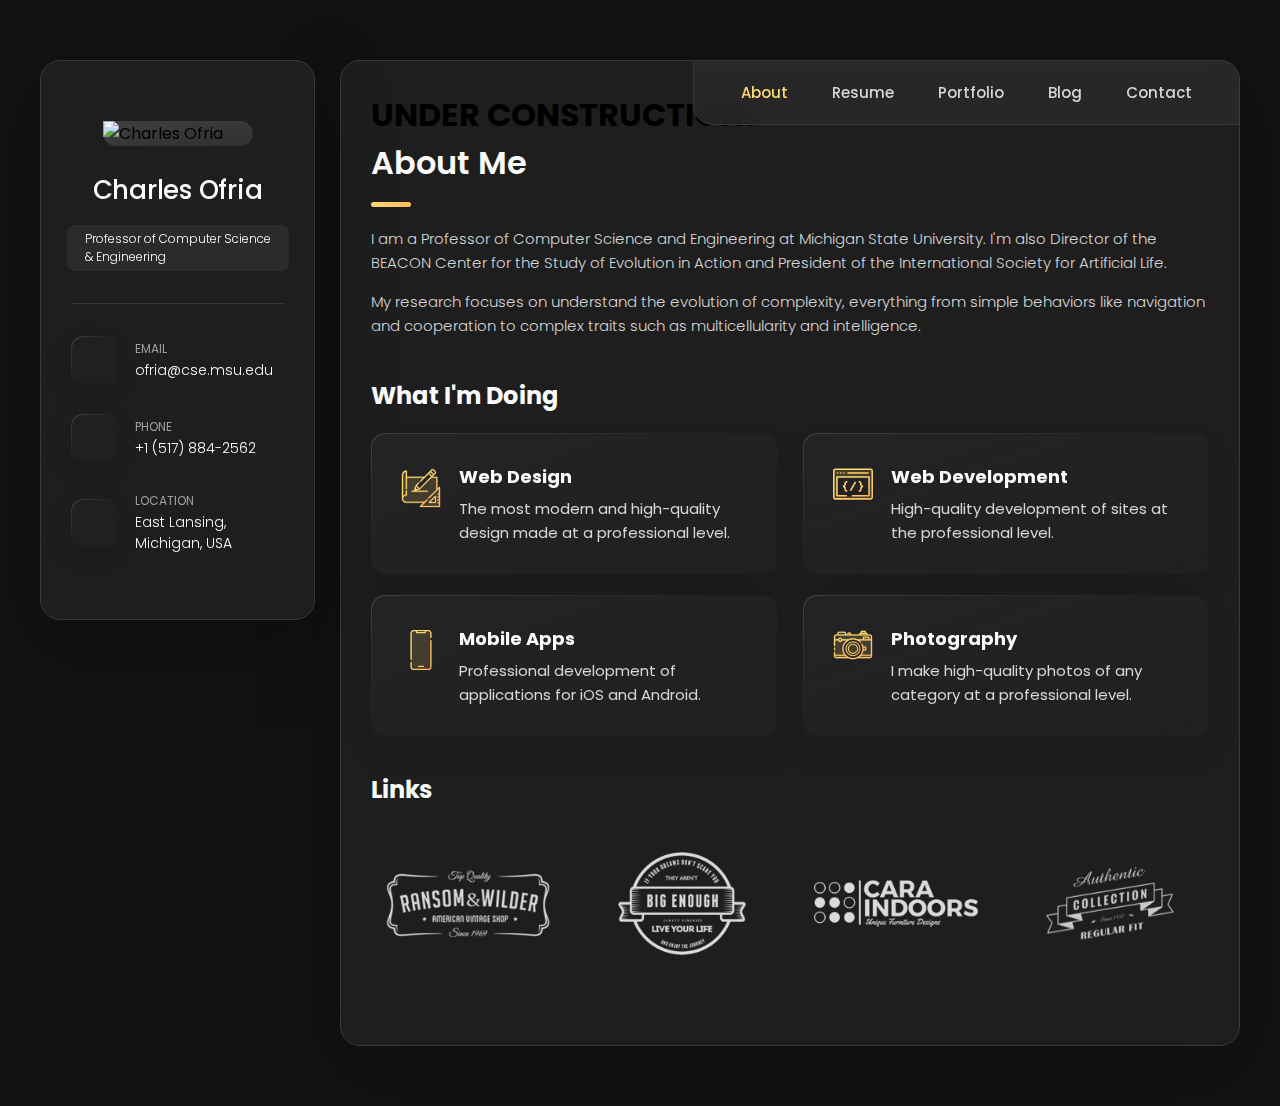
==== commit 6e26d802: "Updated modified, backed-up files." ====
--- a/bak/index.html
+++ b/bak/index.html
@@ -48,7 +48,7 @@
         <div class="info-content">
           <h1 class="name" title="Charles Ofria">Charles Ofria</h1>
 
-          <p class="title">Professor of Computer Science & Engineering</p>
+          <p class="title">Professor of Computer Science<br>& Engineering</p>
         </div>
 
         <button class="info_more-btn" data-sidebar-btn>
--- a/bak/assets/css/style.css
+++ b/bak/assets/css/style.css
@@ -723,12 +723,12 @@
 
 
 /**
- * #clients 
+ * #links 
  */
 
-.clients { margin-bottom: 15px; }
-
-.clients-list {
+.links { margin-bottom: 15px; }
+
+.links-list {
   display: flex;
   justify-content: flex-start;
   align-items: flex-start;
@@ -743,18 +743,18 @@
   scroll-padding-inline: 25px;
 }
 
-.clients-item {
+.links-item {
   min-width: 50%;
   scroll-snap-align: start;
 }
 
-.clients-item img {
+.links-item img {
   width: 100%;
   filter: grayscale(1);
   transition: var(--transition-1);
 }
 
-.clients-item img:hover { filter: grayscale(0); }
+.links-item img:hover { filter: grayscale(0); }
 
 
 
@@ -1236,10 +1236,10 @@
 @media (min-width: 450px) {
 
   /**
-   * client
-   */
-
-  .clients-item { min-width: calc(33.33% - 10px); }
+   * link
+   */
+
+  .links-item { min-width: calc(33.33% - 10px); }
 
 
 
@@ -1471,16 +1471,16 @@
     width: 35px;
   }
 
-  /* clients */
-
-  .clients-list {
+  /* links */
+
+  .links-list {
     gap: 50px;
     margin: 0 -30px;
     padding: 45px;
     scroll-padding-inline: 45px;
   }
 
-  .clients-item { min-width: calc(33.33% - 35px); }
+  .links-item { min-width: calc(33.33% - 35px); }
 
 
 
@@ -1734,9 +1734,9 @@
 
   .testimonials-item { min-width: calc(50% - 15px); }
 
-  /* clients */
-
-  .clients-item { min-width: calc(25% - 38px); }
+  /* links */
+
+  .links-item { min-width: calc(25% - 38px); }
 
 
 
